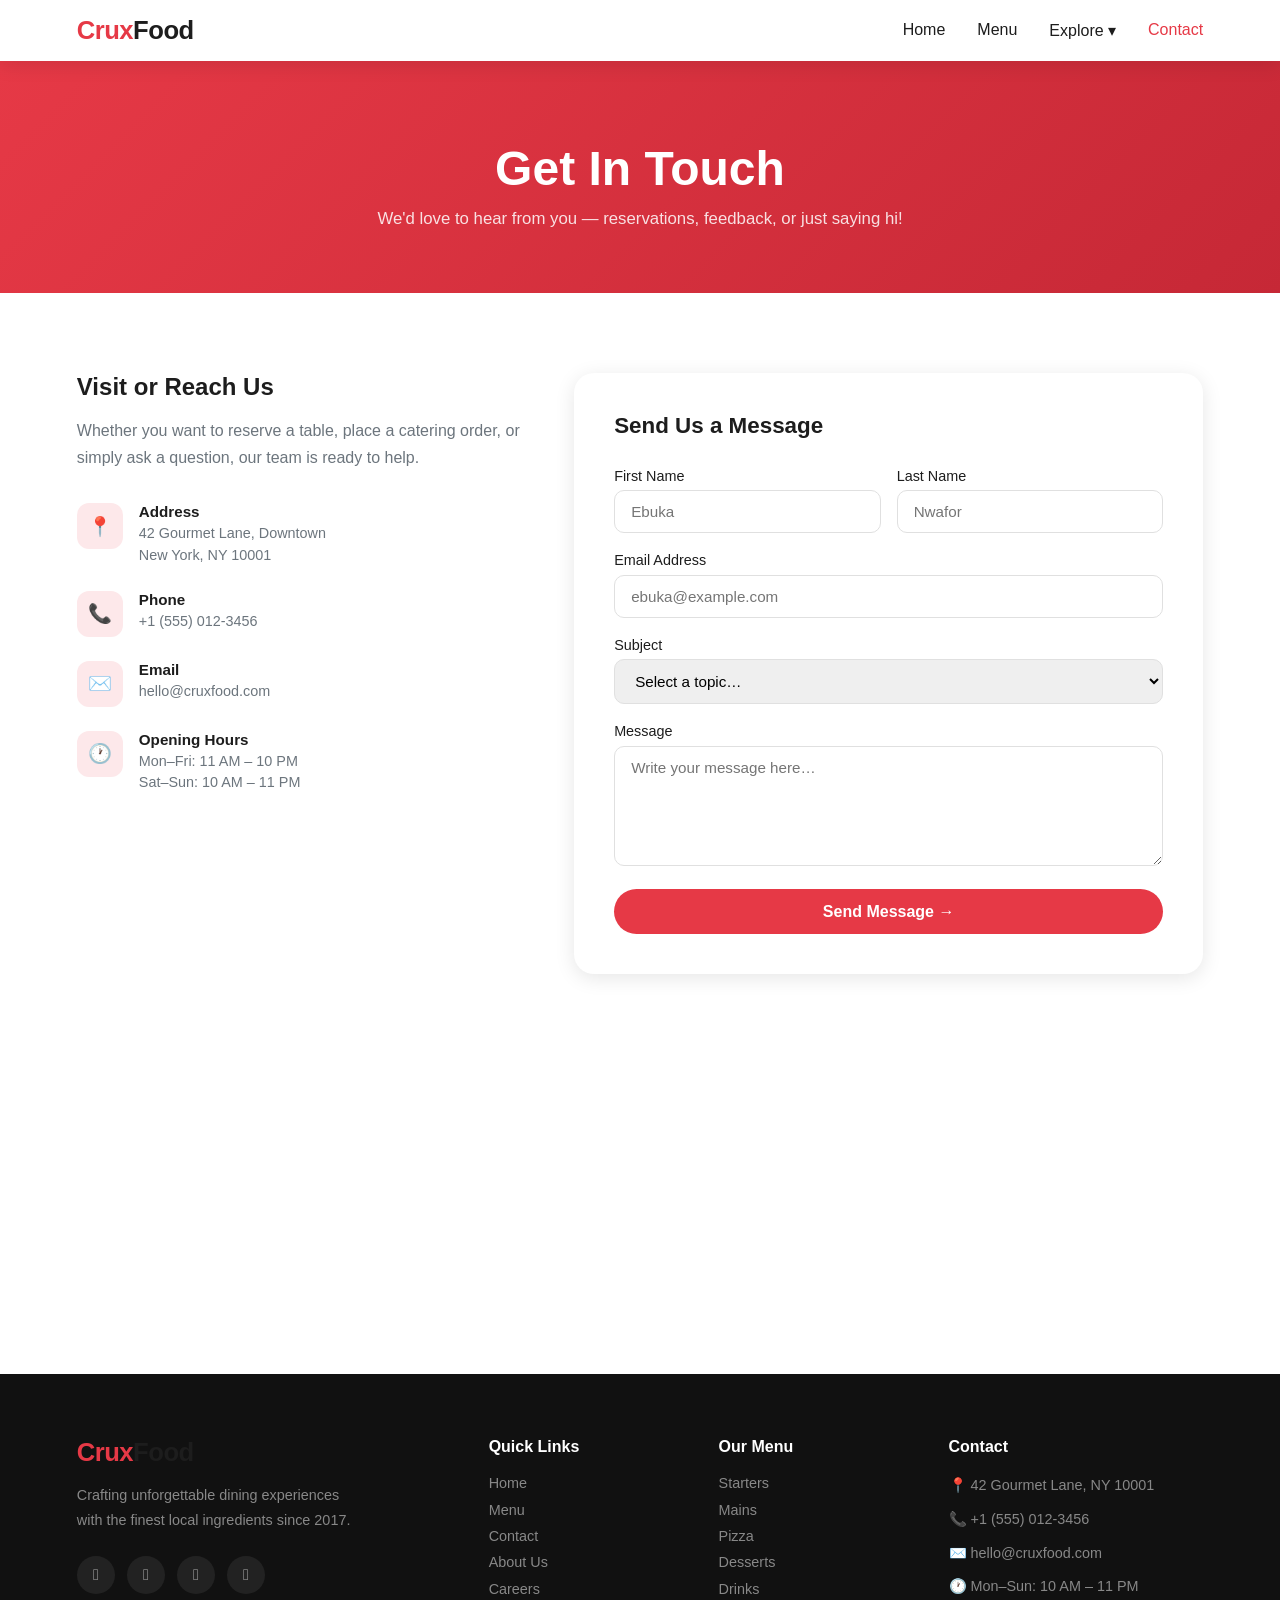
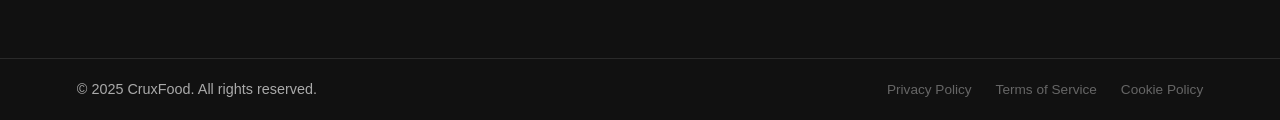
==== contact.html @ 0361d7ff "first commit" ====
<!doctype html>
<html lang="en">
  <head>
    <meta charset="UTF-8" />
    <meta name="viewport" content="width=device-width, initial-scale=1.0" />
    <title>Contact – Crux Food</title>
    <link rel="stylesheet" href="styles.css" />
  </head>
  <body>
    <!-- NAV -->
    <nav>
      <a href="index.html" class="logo">Crux<span>Food</span></a>
      <ul class="nav-links">
        <li><a href="index.html">Home</a></li>
        <li><a href="menu.html">Menu</a></li>
        <li class="dropdown">
          <a href="#" class="dropdown-toggle">Explore ▾</a>
          <ul class="dropdown-menu">
            <li><a href="index.html#popular">🍽️ Popular Dishes</a></li>
            <li><a href="index.html#how-it-works">🔍 How It Works</a></li>
            <li><a href="index.html#testimonials">💬 Testimonials</a></li>
          </ul>
        </li>
        <li><a href="contact.html">Contact</a></li>
      </ul>
      <button class="hamburger" aria-label="Toggle menu">
        <span></span><span></span><span></span>
      </button>
    </nav>

    <!-- CONTACT HERO -->
    <div class="contact-hero">
      <h1>Get In Touch</h1>
      <p>
        We'd love to hear from you — reservations, feedback, or just saying hi!
      </p>
    </div>

    <!-- CONTACT SECTION -->
    <section>
      <div class="contact-grid">
        <!-- INFO -->
        <div class="contact-info" data-animate="fade-right">
          <h2>Visit or Reach Us</h2>
          <p>
            Whether you want to reserve a table, place a catering order, or
            simply ask a question, our team is ready to help.
          </p>

          <div class="info-item">
            <div class="info-icon">📍</div>
            <div>
              <h4>Address</h4>
              <p>
                <a
                  href="https://maps.google.com/?q=42+Gourmet+Lane+New+York+NY+10001"
                  target="_blank"
                  rel="noopener"
                  >42 Gourmet Lane, Downtown<br />New York, NY 10001</a
                >
              </p>
            </div>
          </div>

          <div class="info-item">
            <div class="info-icon">📞</div>
            <div>
              <h4>Phone</h4>
              <p><a href="tel:+15550123456">+1 (555) 012-3456</a></p>
            </div>
          </div>

          <div class="info-item">
            <div class="info-icon">✉️</div>
            <div>
              <h4>Email</h4>
              <p><a href="mailto:hello@cruxfood.com">hello@cruxfood.com</a></p>
            </div>
          </div>

          <div class="info-item">
            <div class="info-icon">🕐</div>
            <div>
              <h4>Opening Hours</h4>
              <p>Mon–Fri: 11 AM – 10 PM<br />Sat–Sun: 10 AM – 11 PM</p>
            </div>
          </div>
        </div>

        <!-- FORM -->
        <div class="contact-form" data-animate="fade-left">
          <h2>Send Us a Message</h2>
          <form id="contactForm" novalidate>
            <div class="form-row">
              <div class="form-group">
                <label for="fname">First Name</label>
                <input type="text" id="fname" placeholder="Ebuka" required />
              </div>
              <div class="form-group">
                <label for="lname">Last Name</label>
                <input type="text" id="lname" placeholder="Nwafor" required />
              </div>
            </div>

            <div class="form-group">
              <label for="email">Email Address</label>
              <input
                type="email"
                id="email"
                placeholder="ebuka@example.com"
                required
              />
            </div>

            <div class="form-group">
              <label for="subject">Subject</label>
              <select id="subject">
                <option value="">Select a topic…</option>
                <option>Table Reservation</option>
                <option>Catering Enquiry</option>
                <option>Feedback</option>
                <option>General Question</option>
              </select>
            </div>

            <div class="form-group">
              <label for="message">Message</label>
              <textarea
                id="message"
                placeholder="Write your message here…"
                required
              ></textarea>
            </div>

            <button type="submit" class="submit-btn">Send Message →</button>
            <div id="successMsg" class="success-msg">
              ✅ Message sent! We'll get back to you soon.
            </div>
          </form>
        </div>
      </div>
    </section>

    <!-- MAP EMBED -->
    <div style="width: 100%; height: 320px; filter: grayscale(20%)">
      <iframe
        src="https://www.google.com/maps/embed?pb=!1m18!1m12!1m3!1d3022.2412634994896!2d-73.98784368459418!3d40.74881797932814!2m3!1f0!2f0!3f0!3m2!1i1024!2i768!4f13.1!3m3!1m2!1s0x89c259a9b3117469%3A0xd134e199a405a163!2sEmpire%20State%20Building!5e0!3m2!1sen!2sus!4v1620000000000!5m2!1sen!2sus"
        width="100%"
        height="320"
        style="border: 0"
        allowfullscreen
        loading="lazy"
        referrerpolicy="no-referrer-when-downgrade"
        title="Restaurant Location"
      >
      </iframe>
    </div>

    <!-- FOOTER -->
    <footer>
      <div class="footer-top">
        <div class="footer-brand">
          <a href="index.html" class="logo">Crux<span>Food</span></a>
          <p>
            Crafting unforgettable dining experiences with the finest local
            ingredients since 2017.
          </p>
          <div class="social-links">
            <a
              href="https://www.facebook.com"
              target="_blank"
              rel="noopener"
              aria-label="Facebook"
              >&#xf09a;</a
            >
            <a
              href="https://www.instagram.com"
              target="_blank"
              rel="noopener"
              aria-label="Instagram"
              >&#xf16d;</a
            >
            <a
              href="https://www.twitter.com"
              target="_blank"
              rel="noopener"
              aria-label="Twitter"
              >&#xf099;</a
            >
            <a
              href="https://www.youtube.com"
              target="_blank"
              rel="noopener"
              aria-label="YouTube"
              >&#xf167;</a
            >
          </div>
        </div>
        <div class="footer-links">
          <h4>Quick Links</h4>
          <ul>
            <li><a href="index.html">Home</a></li>
            <li><a href="menu.html">Menu</a></li>
            <li><a href="contact.html">Contact</a></li>
            <li><a href="index.html#how-it-works">About Us</a></li>
            <li><a href="contact.html">Careers</a></li>
          </ul>
        </div>
        <div class="footer-links">
          <h4>Our Menu</h4>
          <ul>
            <li><a href="menu.html?filter=starters">Starters</a></li>
            <li><a href="menu.html?filter=mains">Mains</a></li>
            <li><a href="menu.html?filter=pizza">Pizza</a></li>
            <li><a href="menu.html?filter=desserts">Desserts</a></li>
            <li><a href="menu.html?filter=drinks">Drinks</a></li>
          </ul>
        </div>
        <div class="footer-contact">
          <h4>Contact</h4>
          <p>
            <a
              href="https://maps.google.com/?q=42+Gourmet+Lane+New+York+NY+10001"
              target="_blank"
              rel="noopener"
              >📍 42 Gourmet Lane, NY 10001</a
            >
          </p>
          <p><a href="tel:+15550123456">📞 +1 (555) 012-3456</a></p>
          <p><a href="mailto:hello@cruxfood.com">✉️ hello@cruxfood.com</a></p>
          <p>🕐 Mon–Sun: 10 AM – 11 PM</p>
        </div>
      </div>
      <div class="footer-bottom">
        <p>© 2025 CruxFood. All rights reserved.</p>
        <div class="footer-legal">
          <a href="contact.html">Privacy Policy</a>
          <a href="contact.html">Terms of Service</a>
          <a href="contact.html">Cookie Policy</a>
        </div>
      </div>
    </footer>

    <script src="script.js"></script>
  </body>
</html>
---- styles.css ----
* {
  margin: 0;
  padding: 0;
  box-sizing: border-box;
}

:root {
  --primary: #e63946;
  --dark: #1d1d1d;
  --light: #f8f8f8;
  --gray: #6c757d;
  --white: #ffffff;
  --shadow: 0 4px 20px rgba(0, 0, 0, 0.1);
}

body {
  font-family: "Segoe UI", sans-serif;
  color: var(--dark);
  background: var(--white);
}

/* ── NAV ── */
nav {
  position: sticky;
  top: 0;
  z-index: 1000;
  background: var(--white);
  box-shadow: var(--shadow);
  display: flex;
  align-items: center;
  justify-content: space-between;
  padding: 1rem 6%;
}

.logo {
  font-size: 1.6rem;
  font-weight: 800;
  color: var(--primary);
  text-decoration: none;
  letter-spacing: -0.5px;
}

.logo span {
  color: var(--dark);
}

.nav-links {
  display: flex;
  gap: 2rem;
  list-style: none;
}

.nav-links a {
  text-decoration: none;
  color: var(--dark);
  font-weight: 500;
  transition: color 0.2s;
}

.nav-links a:hover,
.nav-links a.active {
  color: var(--primary);
}

.hamburger {
  display: none;
  flex-direction: column;
  gap: 5px;
  cursor: pointer;
  background: none;
  border: none;
}

.hamburger span {
  display: block;
  width: 25px;
  height: 2px;
  background: var(--dark);
  transition: all 0.3s;
}

/* ── DROPDOWN ── */
.dropdown {
  position: relative;
}

.dropdown-toggle {
  display: flex;
  align-items: center;
  gap: 0.3rem;
  cursor: pointer;
  user-select: none;
}

.dropdown-menu {
  display: none;
  position: absolute;
  top: calc(100% + 0.75rem);
  left: 50%;
  transform: translateX(-50%);
  background: var(--white);
  border-radius: 14px;
  box-shadow: 0 8px 30px rgba(0, 0, 0, 0.12);
  list-style: none;
  min-width: 200px;
  padding: 0.5rem 0;
  z-index: 999;
  opacity: 0;
  pointer-events: none;
  transition:
    opacity 0.2s,
    transform 0.2s;
  transform: translateX(-50%) translateY(-6px);
}

.dropdown-menu::before {
  content: "";
  position: absolute;
  top: -6px;
  left: 50%;
  transform: translateX(-50%);
  border: 6px solid transparent;
  border-top: 0;
  border-bottom-color: var(--white);
}

.dropdown.open .dropdown-menu {
  display: block;
  opacity: 1;
  pointer-events: all;
  transform: translateX(-50%) translateY(0);
}

.dropdown-menu li a {
  display: block;
  padding: 0.65rem 1.2rem;
  font-size: 0.9rem;
  color: var(--dark);
  text-decoration: none;
  transition:
    background 0.15s,
    color 0.15s;
  white-space: nowrap;
}

.dropdown-menu li a:hover {
  background: #fde8ea;
  color: var(--primary);
}

/* ── HERO ── */
.hero {
  min-height: 90vh;
  background: linear-gradient(135deg, #fff5f5 0%, #fff 100%);
  display: flex;
  align-items: center;
  justify-content: space-between;
  gap: 3rem;
  padding: 0 6%;
}

.hero-content {
  flex: 1;
  max-width: 560px;
}

.hero-img {
  flex: 1;
  display: flex;
  align-items: center;
  justify-content: center;
  position: relative;
}

.hero-img::before {
  content: '';
  position: absolute;
  width: 86%;
  height: 86%;
  background: #fde8ea;
  border-radius: 40% 60% 55% 45% / 50% 45% 55% 50%;
  z-index: 0;
}

.hero-img img {
  position: relative;
  z-index: 1;
  width: 100%;
  max-width: 460px;
  height: 460px;
  object-fit: cover;
  border-radius: 40% 60% 55% 45% / 50% 45% 55% 50%;
  box-shadow: 0 20px 60px rgba(230, 57, 70, 0.2);
  animation: float 4s ease-in-out infinite;
}

@keyframes float {
  0%, 100% { transform: translateY(0); }
  50%       { transform: translateY(-12px); }
}

.badge {
  display: inline-block;
  background: #fde8ea;
  color: var(--primary);
  padding: 0.3rem 0.9rem;
  border-radius: 50px;
  font-size: 0.85rem;
  font-weight: 600;
  margin-bottom: 1.2rem;
}

.hero h1 {
  font-size: clamp(2.2rem, 5vw, 3.6rem);
  line-height: 1.15;
  margin-bottom: 1.2rem;
}

.hero h1 span {
  color: var(--primary);
}

.hero p {
  color: var(--gray);
  font-size: 1.05rem;
  line-height: 1.7;
  margin-bottom: 2rem;
}

.btn-group {
  display: flex;
  gap: 1rem;
  flex-wrap: wrap;
}

.btn {
  padding: 0.75rem 1.8rem;
  border-radius: 50px;
  font-size: 0.95rem;
  font-weight: 600;
  cursor: pointer;
  text-decoration: none;
  transition: all 0.25s;
  border: 2px solid var(--primary);
}

.btn-primary {
  background: var(--primary);
  color: var(--white);
}

.btn-primary:hover {
  background: #c62836;
}

.btn-outline {
  background: transparent;
  color: var(--primary);
}

.btn-outline:hover {
  background: var(--primary);
  color: var(--white);
}

/* ── SECTIONS ── */
section {
  padding: 5rem 6%;
}

.section-label {
  display: block;
  color: var(--primary);
  font-weight: 600;
  font-size: 0.85rem;
  text-transform: uppercase;
  letter-spacing: 1.5px;
  margin-bottom: 0.5rem;
}

.section-title {
  font-size: clamp(1.6rem, 3vw, 2.3rem);
  margin-bottom: 1rem;
}

.section-subtitle {
  color: var(--gray);
  max-width: 500px;
  line-height: 1.7;
  margin-bottom: 3rem;
}

/* ── FEATURES ── */
.features {
  background: var(--light);
}

.features-grid {
  display: grid;
  grid-template-columns: repeat(auto-fit, minmax(220px, 1fr));
  gap: 1.5rem;
}

.feature-card {
  background: var(--white);
  border-radius: 16px;
  padding: 2rem 1.5rem;
  text-align: center;
  box-shadow: var(--shadow);
  transition: transform 0.25s;
}

.feature-card:hover {
  transform: translateY(-6px);
}

.feature-icon {
  font-size: 2.5rem;
  margin-bottom: 1rem;
}

.feature-card h3 {
  margin-bottom: 0.5rem;
  font-size: 1.1rem;
}
.feature-card p {
  color: var(--gray);
  font-size: 0.9rem;
  line-height: 1.6;
}

/* ── POPULAR DISHES ── */
.dishes-grid {
  display: grid;
  grid-template-columns: repeat(auto-fit, minmax(260px, 1fr));
  gap: 1.8rem;
}

.dish-card {
  border-radius: 16px;
  overflow: hidden;
  box-shadow: var(--shadow);
  transition: transform 0.25s;
  background: var(--white);
}

.dish-card:hover {
  transform: translateY(-6px);
}

.dish-img {
  width: 100%;
  height: 200px;
  object-fit: cover;
}

.dish-info {
  padding: 1.2rem;
}
.dish-info h3 {
  margin-bottom: 0.3rem;
}
.dish-info p {
  color: var(--gray);
  font-size: 0.88rem;
  margin-bottom: 0.8rem;
}

.dish-footer {
  display: flex;
  align-items: center;
  justify-content: space-between;
}

.price {
  font-weight: 700;
  font-size: 1.1rem;
  color: var(--primary);
}

.add-btn {
  background: var(--primary);
  color: var(--white);
  border: none;
  border-radius: 50px;
  padding: 0.4rem 1rem;
  font-size: 0.85rem;
  cursor: pointer;
  transition: background 0.2s;
}

.add-btn:hover {
  background: #c62836;
}

/* ── MENU PAGE ── */
.menu-hero {
  background: linear-gradient(135deg, var(--primary), #c62836);
  color: var(--white);
  text-align: center;
  padding: 5rem 6% 4rem;
}

.menu-hero h1 {
  font-size: clamp(2rem, 4vw, 3rem);
  margin-bottom: 0.8rem;
}
.menu-hero p {
  opacity: 0.85;
  font-size: 1.05rem;
}

.filter-bar {
  display: flex;
  gap: 0.75rem;
  flex-wrap: wrap;
  margin-bottom: 2.5rem;
}

.filter-btn {
  padding: 0.5rem 1.4rem;
  border-radius: 50px;
  border: 2px solid #ddd;
  background: var(--white);
  cursor: pointer;
  font-weight: 500;
  transition: all 0.2s;
}

.filter-btn.active,
.filter-btn:hover {
  background: var(--primary);
  color: var(--white);
  border-color: var(--primary);
}

.menu-grid {
  display: grid;
  grid-template-columns: repeat(auto-fill, minmax(260px, 1fr));
  gap: 1.8rem;
}

.menu-card {
  border-radius: 16px;
  overflow: hidden;
  box-shadow: var(--shadow);
  background: var(--white);
  transition: transform 0.25s;
}

.menu-card:hover {
  transform: translateY(-5px);
}
.menu-card[data-cat] {
  display: block;
}

.menu-card img {
  width: 100%;
  height: 185px;
  object-fit: cover;
}

.menu-card-body {
  padding: 1.2rem;
}
.menu-card-body h3 {
  margin-bottom: 0.25rem;
}
.menu-card-body p {
  color: var(--gray);
  font-size: 0.88rem;
  margin-bottom: 0.8rem;
}

.tag {
  display: inline-block;
  background: #fde8ea;
  color: var(--primary);
  font-size: 0.75rem;
  font-weight: 600;
  padding: 0.2rem 0.7rem;
  border-radius: 50px;
  margin-bottom: 0.6rem;
}

/* ── CONTACT PAGE ── */
.contact-hero {
  background: linear-gradient(135deg, var(--primary), #c62836);
  color: var(--white);
  text-align: center;
  padding: 5rem 6% 4rem;
}

.contact-hero h1 {
  font-size: clamp(2rem, 4vw, 3rem);
  margin-bottom: 0.8rem;
}
.contact-hero p {
  opacity: 0.85;
  font-size: 1.05rem;
}

.contact-grid {
  display: grid;
  grid-template-columns: 1fr 1.4fr;
  gap: 3rem;
  align-items: start;
}

.contact-info h2 {
  margin-bottom: 1rem;
  font-size: 1.5rem;
}
.contact-info p {
  color: var(--gray);
  line-height: 1.7;
  margin-bottom: 2rem;
}

.info-item {
  display: flex;
  gap: 1rem;
  margin-bottom: 1.5rem;
  align-items: flex-start;
}

.info-icon {
  width: 46px;
  height: 46px;
  background: #fde8ea;
  border-radius: 12px;
  display: flex;
  align-items: center;
  justify-content: center;
  font-size: 1.2rem;
  flex-shrink: 0;
}

.info-item h4 {
  margin-bottom: 0.2rem;
  font-size: 0.95rem;
}
.info-item p {
  color: var(--gray);
  font-size: 0.9rem;
  margin: 0;
  line-height: 1.5;
}

.contact-form {
  background: var(--white);
  border-radius: 20px;
  padding: 2.5rem;
  box-shadow: var(--shadow);
}

.contact-form h2 {
  margin-bottom: 1.8rem;
  font-size: 1.4rem;
}

.form-row {
  display: grid;
  grid-template-columns: 1fr 1fr;
  gap: 1rem;
}

.form-group {
  margin-bottom: 1.2rem;
}

.form-group label {
  display: block;
  font-weight: 500;
  font-size: 0.9rem;
  margin-bottom: 0.4rem;
}

.form-group input,
.form-group textarea,
.form-group select {
  width: 100%;
  padding: 0.75rem 1rem;
  border: 1.5px solid #e0e0e0;
  border-radius: 10px;
  font-size: 0.95rem;
  font-family: inherit;
  transition: border-color 0.2s;
  outline: none;
}

.form-group input:focus,
.form-group textarea:focus,
.form-group select:focus {
  border-color: var(--primary);
}

.form-group textarea {
  resize: vertical;
  min-height: 120px;
}

.submit-btn {
  width: 100%;
  padding: 0.85rem;
  background: var(--primary);
  color: var(--white);
  border: none;
  border-radius: 50px;
  font-size: 1rem;
  font-weight: 600;
  cursor: pointer;
  transition: background 0.2s;
}

.submit-btn:hover {
  background: #c62836;
}

.success-msg {
  display: none;
  text-align: center;
  color: #28a745;
  font-weight: 600;
  margin-top: 1rem;
  padding: 0.8rem;
  background: #e9f7ec;
  border-radius: 10px;
}

/* ── STATS ── */
.stats {
  background: var(--primary);
  color: var(--white);
  text-align: center;
}

.stats-grid {
  display: grid;
  grid-template-columns: repeat(auto-fit, minmax(160px, 1fr));
  gap: 2rem;
}

.stat h2 {
  font-size: 2.5rem;
  font-weight: 800;
}
.stat p {
  opacity: 0.85;
  font-size: 0.95rem;
  margin-top: 0.3rem;
}

/* ── HOW IT WORKS ── */
.how-it-works {
  background: var(--light);
}

.steps-grid {
  display: flex;
  align-items: flex-start;
  gap: 0;
  flex-wrap: wrap;
}

.step {
  flex: 1;
  min-width: 200px;
  text-align: center;
  padding: 2rem 1.5rem;
  background: var(--white);
  border-radius: 20px;
  box-shadow: var(--shadow);
  position: relative;
}

.step-number {
  font-size: 3.5rem;
  font-weight: 900;
  color: #fde8ea;
  line-height: 1;
  margin-bottom: 0.3rem;
}

.step-icon {
  font-size: 2rem;
  margin-bottom: 0.8rem;
}

.step h3 {
  margin-bottom: 0.5rem;
  font-size: 1.1rem;
}
.step p {
  color: var(--gray);
  font-size: 0.9rem;
  line-height: 1.6;
}

.step-divider {
  flex: 0 0 40px;
  height: 2px;
  background: repeating-linear-gradient(
    90deg,
    var(--primary) 0,
    var(--primary) 6px,
    transparent 6px,
    transparent 12px
  );
  margin-top: 80px;
  align-self: flex-start;
}

/* ── TESTIMONIALS ── */
.testimonials {
  background: var(--white);
}

.testimonials-grid {
  display: grid;
  grid-template-columns: repeat(auto-fit, minmax(280px, 1fr));
  gap: 1.8rem;
}

.testimonial-card {
  background: var(--light);
  border-radius: 20px;
  padding: 2rem;
  position: relative;
  transition:
    transform 0.25s,
    box-shadow 0.25s;
}

.testimonial-card:hover {
  transform: translateY(-5px);
  box-shadow: var(--shadow);
}

.stars {
  color: #ffc107;
  font-size: 1.1rem;
  margin-bottom: 1rem;
}

.review {
  color: var(--gray);
  font-size: 0.95rem;
  line-height: 1.75;
  margin-bottom: 1.5rem;
  font-style: italic;
}

.reviewer {
  display: flex;
  align-items: center;
  gap: 0.9rem;
}

.reviewer img {
  width: 48px;
  height: 48px;
  border-radius: 50%;
  object-fit: cover;
  border: 2px solid var(--primary);
}

.reviewer strong {
  display: block;
  font-size: 0.95rem;
}
.reviewer span {
  color: var(--gray);
  font-size: 0.82rem;
}

/* ── NEWSLETTER ── */
.newsletter {
  background: linear-gradient(135deg, #1d1d1d, #2e2e2e);
  color: var(--white);
}

.newsletter-inner {
  display: flex;
  align-items: center;
  justify-content: space-between;
  gap: 2rem;
  flex-wrap: wrap;
}

.newsletter-inner h2 {
  font-size: clamp(1.3rem, 2.5vw, 1.9rem);
  margin-bottom: 0.5rem;
}

.newsletter-inner p {
  color: #aaa;
  font-size: 0.95rem;
}
.newsletter-inner .section-label {
  color: var(--primary);
}

.newsletter-form {
  display: flex;
  gap: 0.75rem;
  flex-wrap: wrap;
  flex-shrink: 0;
}

.newsletter-form input {
  padding: 0.75rem 1.2rem;
  border-radius: 50px;
  border: none;
  font-size: 0.95rem;
  width: 260px;
  outline: none;
}

/* ── FOOTER ── */
footer {
  background: #111;
  color: #aaa;
  font-size: 0.9rem;
}

.footer-top {
  display: grid;
  grid-template-columns: 2fr 1fr 1fr 1.4fr;
  gap: 3rem;
  padding: 4rem 6% 3rem;
  border-bottom: 1px solid #2a2a2a;
}

.footer-brand p {
  color: #888;
  line-height: 1.7;
  margin: 1rem 0 1.5rem;
  max-width: 280px;
  font-size: 0.9rem;
}

.social-links {
  display: flex;
  gap: 0.75rem;
}

.social-links a {
  width: 38px;
  height: 38px;
  border-radius: 50%;
  background: #222;
  display: flex;
  align-items: center;
  justify-content: center;
  color: #aaa;
  text-decoration: none;
  font-size: 1rem;
  transition:
    background 0.2s,
    color 0.2s;
  font-family: "FontAwesome", sans-serif;
}

.social-links a:hover {
  background: var(--primary);
  color: var(--white);
}

.footer-links h4,
.footer-contact h4 {
  color: var(--white);
  font-size: 1rem;
  margin-bottom: 1.2rem;
}

.footer-links ul {
  list-style: none;
}
.footer-links ul li {
  margin-bottom: 0.65rem;
}

.footer-links a {
  color: #888;
  text-decoration: none;
  transition: color 0.2s;
  font-size: 0.9rem;
}

.footer-links a:hover {
  color: var(--primary);
}

.footer-contact p {
  margin-bottom: 0.75rem;
  color: #888;
  font-size: 0.9rem;
  line-height: 1.5;
}

.footer-contact p a {
  color: #888;
  text-decoration: none;
  transition: color 0.2s;
}

.footer-contact p a:hover {
  color: var(--primary);
}

.contact-info .info-item a {
  color: var(--gray);
  text-decoration: none;
  transition: color 0.2s;
}

.contact-info .info-item a:hover {
  color: var(--primary);
}

.footer-bottom {
  display: flex;
  align-items: center;
  justify-content: space-between;
  padding: 1.4rem 6%;
  flex-wrap: wrap;
  gap: 0.75rem;
}

.footer-legal {
  display: flex;
  gap: 1.5rem;
}

.footer-legal a {
  color: #666;
  text-decoration: none;
  font-size: 0.85rem;
  transition: color 0.2s;
}

.footer-legal a:hover {
  color: var(--primary);
}

/* ── SCROLL ANIMATIONS ── */
[data-animate] {
  opacity: 0;
  transition: opacity 0.6s ease, transform 0.6s ease;
}

[data-animate="fade-up"]    { transform: translateY(40px); }
[data-animate="fade-down"]  { transform: translateY(-40px); }
[data-animate="fade-left"]  { transform: translateX(-40px); }
[data-animate="fade-right"] { transform: translateX(40px); }
[data-animate="zoom-in"]    { transform: scale(0.85); }

[data-animate].visible {
  opacity: 1;
  transform: none;
}

/* staggered children */
[data-stagger] > * {
  opacity: 0;
  transform: translateY(30px);
  transition: opacity 0.5s ease, transform 0.5s ease;
}

[data-stagger].visible > *:nth-child(1)  { transition-delay: 0.05s; }
[data-stagger].visible > *:nth-child(2)  { transition-delay: 0.15s; }
[data-stagger].visible > *:nth-child(3)  { transition-delay: 0.25s; }
[data-stagger].visible > *:nth-child(4)  { transition-delay: 0.35s; }
[data-stagger].visible > *:nth-child(5)  { transition-delay: 0.45s; }
[data-stagger].visible > *:nth-child(6)  { transition-delay: 0.55s; }
[data-stagger].visible > *:nth-child(n+7){ transition-delay: 0.65s; }

[data-stagger].visible > * {
  opacity: 1;
  transform: none;
}
@media (max-width: 768px) {
  .hamburger {
    display: flex;
  }

  .nav-links {
    display: none;
    position: absolute;
    top: 70px;
    left: 0;
    right: 0;
    background: var(--white);
    flex-direction: column;
    padding: 1.5rem 6%;
    gap: 1.2rem;
    box-shadow: var(--shadow);
  }

  .nav-links.open {
    display: flex;
  }

  /* dropdown becomes inline in mobile menu */
  .dropdown-menu {
    position: static;
    transform: none;
    box-shadow: none;
    border-radius: 10px;
    background: var(--light);
    padding: 0.25rem 0;
    margin-top: 0.4rem;
    opacity: 1;
    pointer-events: all;
    display: none;
  }

  .dropdown.open .dropdown-menu {
    display: block;
  }
  .dropdown-menu::before {
    display: none;
  }

  .hero {
    flex-direction: column;
    min-height: auto;
    padding: 4rem 6%;
    text-align: center;
  }

  .hero-content {
    max-width: 100%;
  }

  .btn-group {
    justify-content: center;
  }

  .hero-img {
    width: 100%;
    max-width: 320px;
    margin: 0 auto;
  }

  .hero-img img {
    height: 320px;
  }

  .contact-grid {
    grid-template-columns: 1fr;
  }
  .form-row {
    grid-template-columns: 1fr;
  }

  .step-divider {
    display: none;
  }
  .steps-grid {
    flex-direction: column;
  }

  .newsletter-inner {
    flex-direction: column;
  }
  .newsletter-form {
    width: 100%;
    flex-direction: column;
  }
  .newsletter-form input {
    width: 100%;
  }

  .footer-top {
    grid-template-columns: 1fr 1fr;
    gap: 2rem;
  }
  .footer-brand {
    grid-column: 1 / -1;
  }
  .footer-bottom {
    flex-direction: column;
    text-align: center;
  }
}
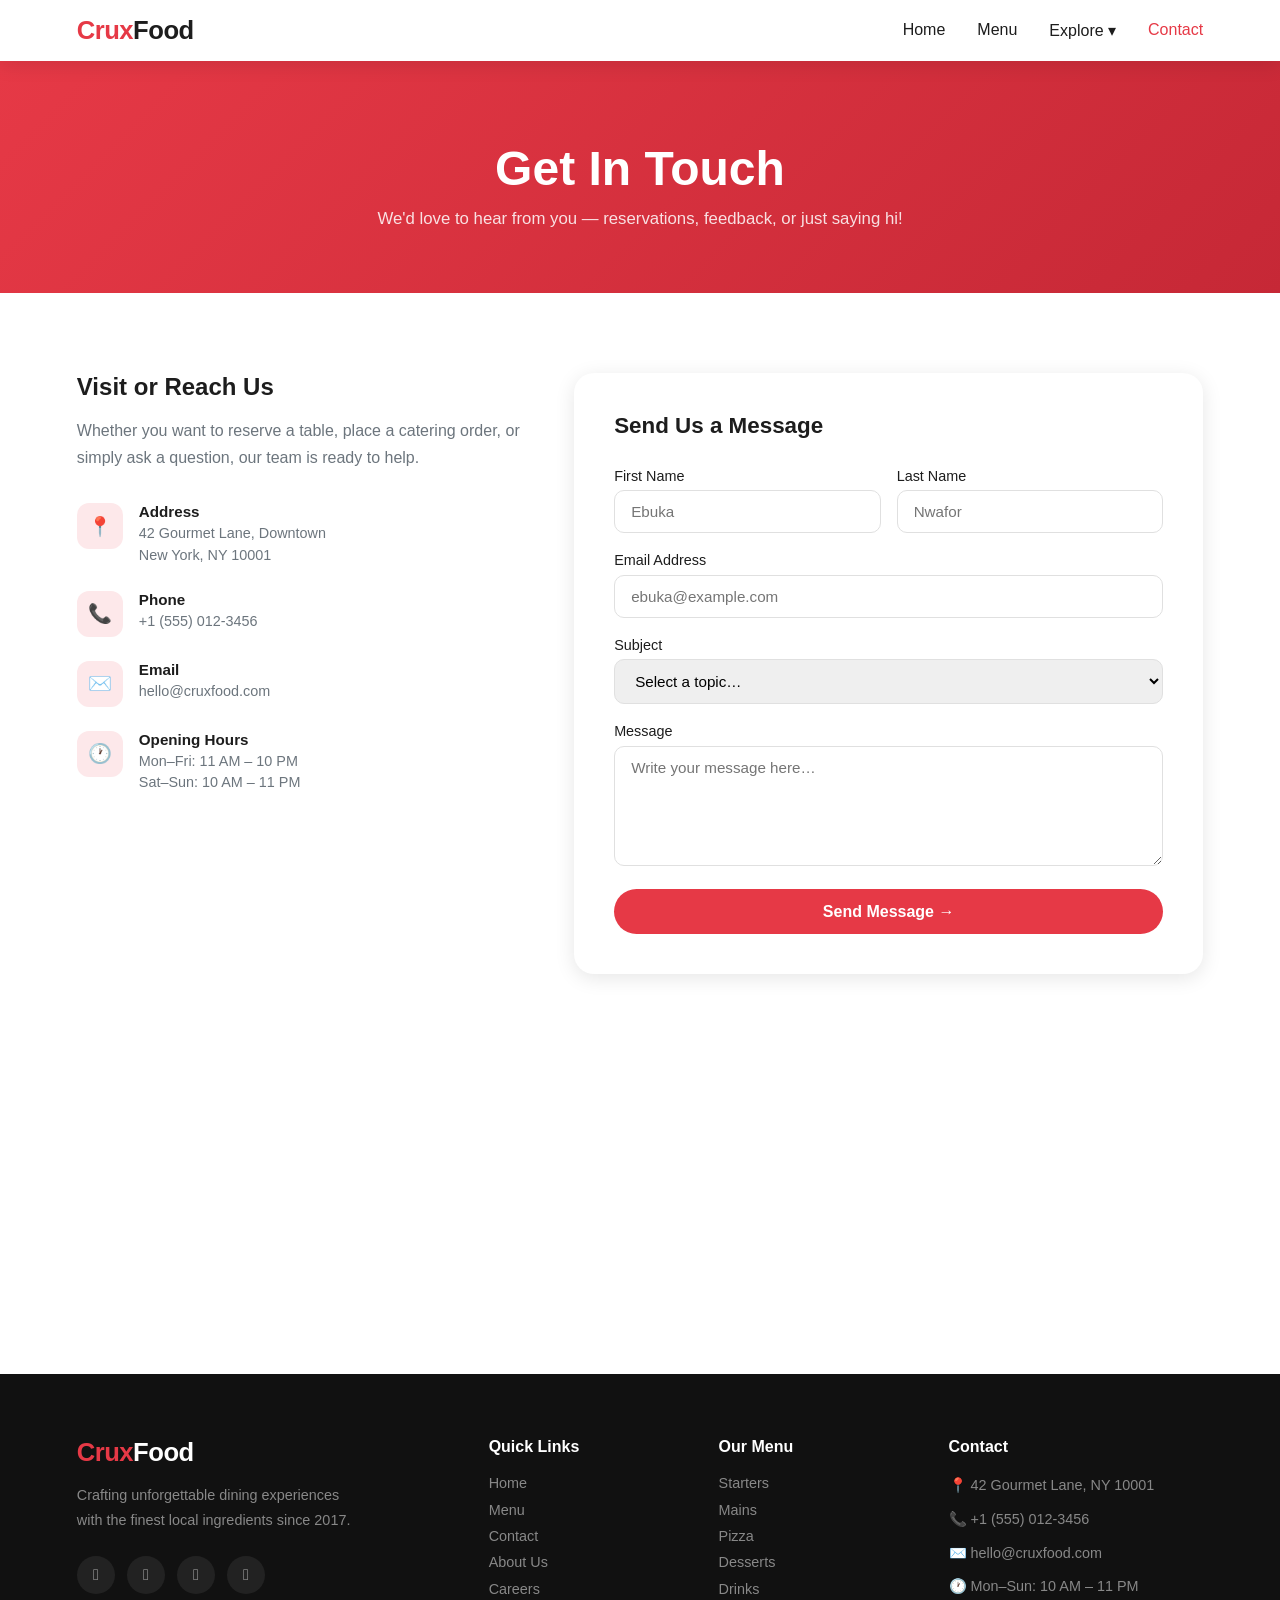
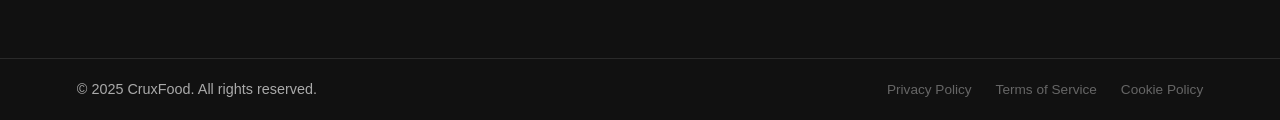
==== commit ef25f9c4: "Add responsive styles for mobile navigation and layout adjustments" ====
--- a/contact.html
+++ b/contact.html
@@ -4,7 +4,9 @@
     <meta charset="UTF-8" />
     <meta name="viewport" content="width=device-width, initial-scale=1.0" />
     <title>Contact – Crux Food</title>
+  <link rel="icon" href="/images/cruxFood.png" />
     <link rel="stylesheet" href="styles.css" />
+  <link rel="stylesheet" href="responsive.css" />
   </head>
   <body>
     <!-- NAV -->
--- a/styles.css
+++ b/styles.css
@@ -173,7 +173,7 @@
 }
 
 .hero-img::before {
-  content: '';
+  content: "";
   position: absolute;
   width: 86%;
   height: 86%;
@@ -195,8 +195,13 @@
 }
 
 @keyframes float {
-  0%, 100% { transform: translateY(0); }
-  50%       { transform: translateY(-12px); }
+  0%,
+  100% {
+    transform: translateY(0);
+  }
+  50% {
+    transform: translateY(-12px);
+  }
 }
 
 .badge {
@@ -833,6 +838,10 @@
   border-bottom: 1px solid #2a2a2a;
 }
 
+.footer-brand .logo span {
+  color: var(--white);
+}
+
 .footer-brand p {
   color: #888;
   line-height: 1.7;
@@ -948,14 +957,26 @@
 /* ── SCROLL ANIMATIONS ── */
 [data-animate] {
   opacity: 0;
-  transition: opacity 0.6s ease, transform 0.6s ease;
-}
-
-[data-animate="fade-up"]    { transform: translateY(40px); }
-[data-animate="fade-down"]  { transform: translateY(-40px); }
-[data-animate="fade-left"]  { transform: translateX(-40px); }
-[data-animate="fade-right"] { transform: translateX(40px); }
-[data-animate="zoom-in"]    { transform: scale(0.85); }
+  transition:
+    opacity 0.6s ease,
+    transform 0.6s ease;
+}
+
+[data-animate="fade-up"] {
+  transform: translateY(40px);
+}
+[data-animate="fade-down"] {
+  transform: translateY(-40px);
+}
+[data-animate="fade-left"] {
+  transform: translateX(-40px);
+}
+[data-animate="fade-right"] {
+  transform: translateX(40px);
+}
+[data-animate="zoom-in"] {
+  transform: scale(0.85);
+}
 
 [data-animate].visible {
   opacity: 1;
@@ -966,123 +987,34 @@
 [data-stagger] > * {
   opacity: 0;
   transform: translateY(30px);
-  transition: opacity 0.5s ease, transform 0.5s ease;
-}
-
-[data-stagger].visible > *:nth-child(1)  { transition-delay: 0.05s; }
-[data-stagger].visible > *:nth-child(2)  { transition-delay: 0.15s; }
-[data-stagger].visible > *:nth-child(3)  { transition-delay: 0.25s; }
-[data-stagger].visible > *:nth-child(4)  { transition-delay: 0.35s; }
-[data-stagger].visible > *:nth-child(5)  { transition-delay: 0.45s; }
-[data-stagger].visible > *:nth-child(6)  { transition-delay: 0.55s; }
-[data-stagger].visible > *:nth-child(n+7){ transition-delay: 0.65s; }
+  transition:
+    opacity 0.5s ease,
+    transform 0.5s ease;
+}
+
+[data-stagger].visible > *:nth-child(1) {
+  transition-delay: 0.05s;
+}
+[data-stagger].visible > *:nth-child(2) {
+  transition-delay: 0.15s;
+}
+[data-stagger].visible > *:nth-child(3) {
+  transition-delay: 0.25s;
+}
+[data-stagger].visible > *:nth-child(4) {
+  transition-delay: 0.35s;
+}
+[data-stagger].visible > *:nth-child(5) {
+  transition-delay: 0.45s;
+}
+[data-stagger].visible > *:nth-child(6) {
+  transition-delay: 0.55s;
+}
+[data-stagger].visible > *:nth-child(n + 7) {
+  transition-delay: 0.65s;
+}
 
 [data-stagger].visible > * {
   opacity: 1;
   transform: none;
 }
-@media (max-width: 768px) {
-  .hamburger {
-    display: flex;
-  }
-
-  .nav-links {
-    display: none;
-    position: absolute;
-    top: 70px;
-    left: 0;
-    right: 0;
-    background: var(--white);
-    flex-direction: column;
-    padding: 1.5rem 6%;
-    gap: 1.2rem;
-    box-shadow: var(--shadow);
-  }
-
-  .nav-links.open {
-    display: flex;
-  }
-
-  /* dropdown becomes inline in mobile menu */
-  .dropdown-menu {
-    position: static;
-    transform: none;
-    box-shadow: none;
-    border-radius: 10px;
-    background: var(--light);
-    padding: 0.25rem 0;
-    margin-top: 0.4rem;
-    opacity: 1;
-    pointer-events: all;
-    display: none;
-  }
-
-  .dropdown.open .dropdown-menu {
-    display: block;
-  }
-  .dropdown-menu::before {
-    display: none;
-  }
-
-  .hero {
-    flex-direction: column;
-    min-height: auto;
-    padding: 4rem 6%;
-    text-align: center;
-  }
-
-  .hero-content {
-    max-width: 100%;
-  }
-
-  .btn-group {
-    justify-content: center;
-  }
-
-  .hero-img {
-    width: 100%;
-    max-width: 320px;
-    margin: 0 auto;
-  }
-
-  .hero-img img {
-    height: 320px;
-  }
-
-  .contact-grid {
-    grid-template-columns: 1fr;
-  }
-  .form-row {
-    grid-template-columns: 1fr;
-  }
-
-  .step-divider {
-    display: none;
-  }
-  .steps-grid {
-    flex-direction: column;
-  }
-
-  .newsletter-inner {
-    flex-direction: column;
-  }
-  .newsletter-form {
-    width: 100%;
-    flex-direction: column;
-  }
-  .newsletter-form input {
-    width: 100%;
-  }
-
-  .footer-top {
-    grid-template-columns: 1fr 1fr;
-    gap: 2rem;
-  }
-  .footer-brand {
-    grid-column: 1 / -1;
-  }
-  .footer-bottom {
-    flex-direction: column;
-    text-align: center;
-  }
-}
--- a/responsive.css
+++ b/responsive.css
@@ -0,0 +1,106 @@
+/* ── RESPONSIVE ── */
+@media (max-width: 768px) {
+  .hamburger {
+    display: flex;
+  }
+
+  .nav-links {
+    display: none;
+    position: absolute;
+    top: 70px;
+    left: 0;
+    right: 0;
+    background: var(--white);
+    flex-direction: column;
+    padding: 1.5rem 6%;
+    gap: 1.2rem;
+    box-shadow: var(--shadow);
+  }
+
+  .nav-links.open {
+    display: flex;
+  }
+
+  /* dropdown becomes inline in mobile menu */
+  .dropdown-menu {
+    position: static;
+    transform: none;
+    box-shadow: none;
+    border-radius: 10px;
+    background: var(--light);
+    padding: 0.25rem 0;
+    margin-top: 0.4rem;
+    opacity: 1;
+    pointer-events: all;
+    display: none;
+  }
+
+  .dropdown.open .dropdown-menu {
+    display: block;
+  }
+  .dropdown-menu::before {
+    display: none;
+  }
+
+  .hero {
+    flex-direction: column;
+    min-height: auto;
+    padding: 4rem 6%;
+    text-align: center;
+  }
+
+  .hero-content {
+    max-width: 100%;
+  }
+
+  .btn-group {
+    justify-content: center;
+  }
+
+  .hero-img {
+    width: 100%;
+    max-width: 320px;
+    margin: 0 auto;
+  }
+
+  .hero-img img {
+    height: 320px;
+  }
+
+  .contact-grid {
+    grid-template-columns: 1fr;
+  }
+  .form-row {
+    grid-template-columns: 1fr;
+  }
+
+  .step-divider {
+    display: none;
+  }
+  .steps-grid {
+    flex-direction: column;
+  }
+
+  .newsletter-inner {
+    flex-direction: column;
+  }
+  .newsletter-form {
+    width: 100%;
+    flex-direction: column;
+  }
+  .newsletter-form input {
+    width: 100%;
+  }
+
+  .footer-top {
+    grid-template-columns: 1fr 1fr;
+    gap: 2rem;
+  }
+  .footer-brand {
+    grid-column: 1 / -1;
+  }
+  .footer-bottom {
+    flex-direction: column;
+    text-align: center;
+  }
+}
